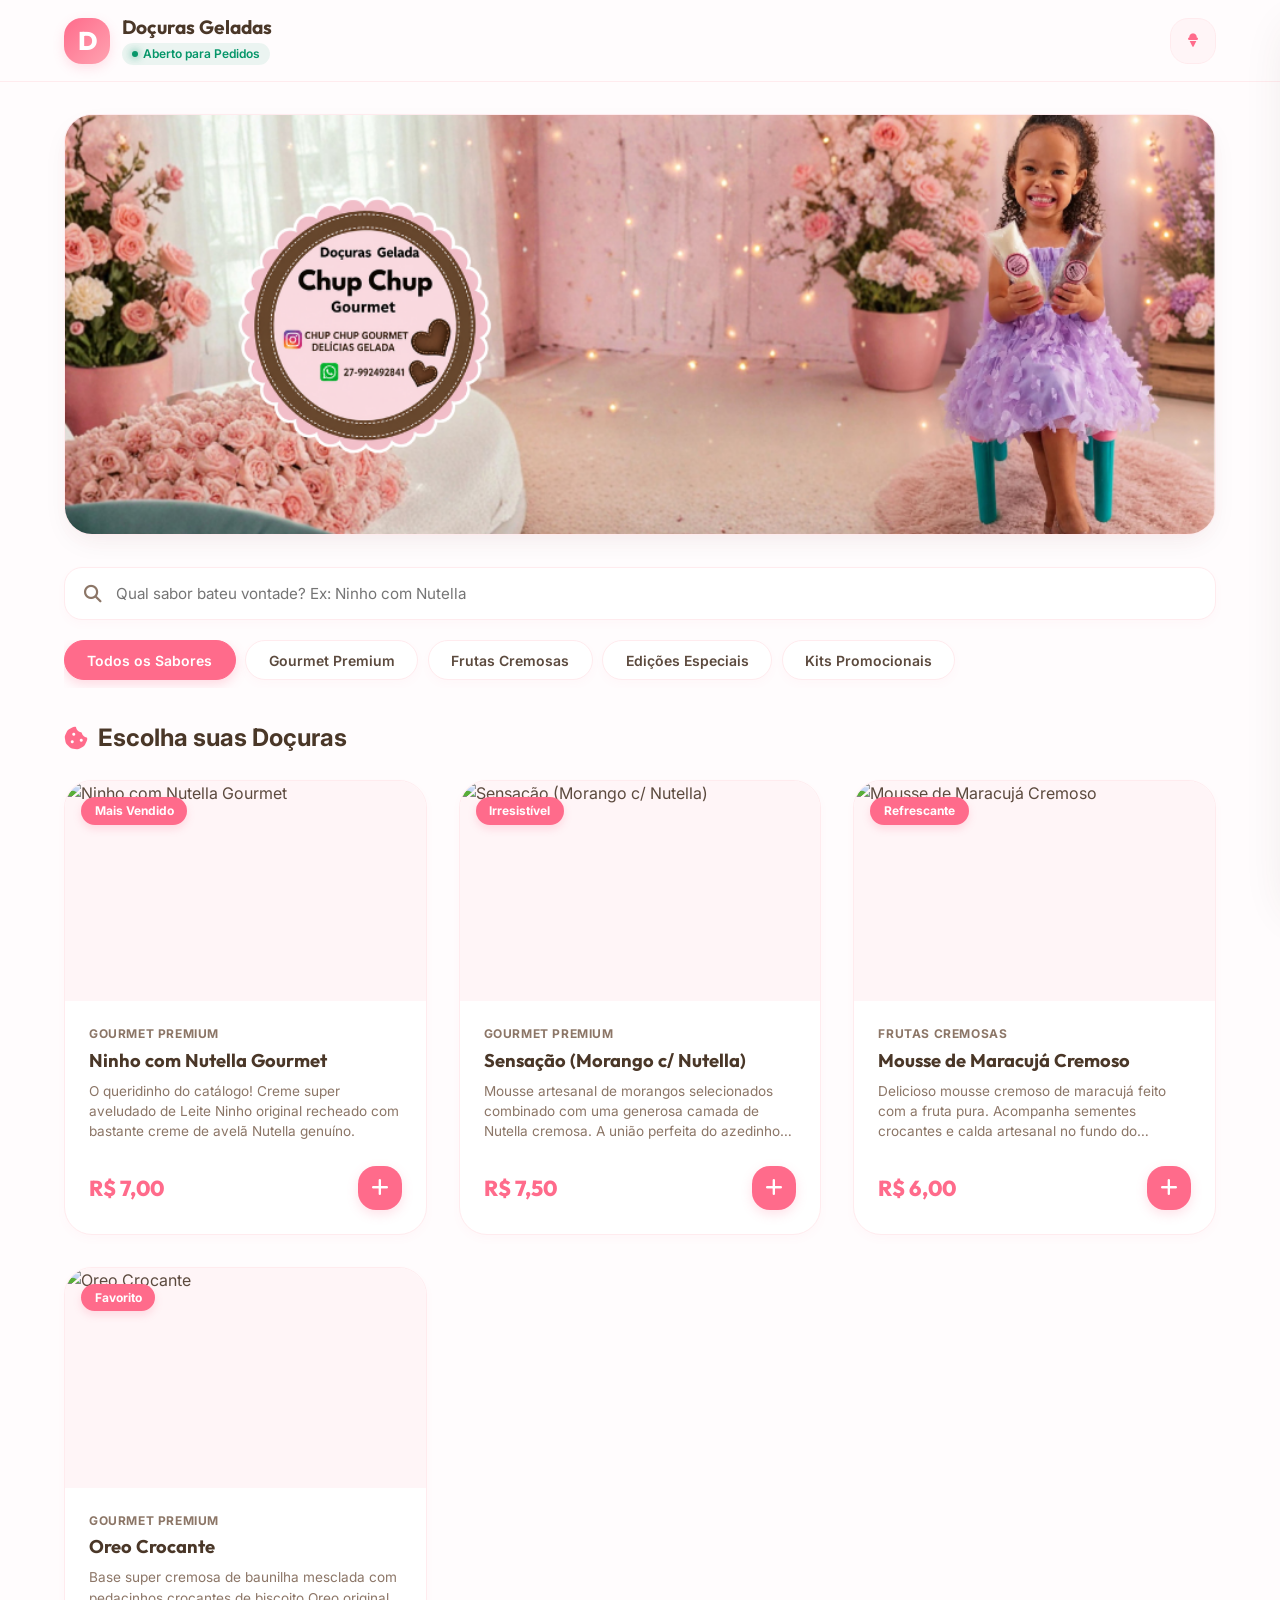
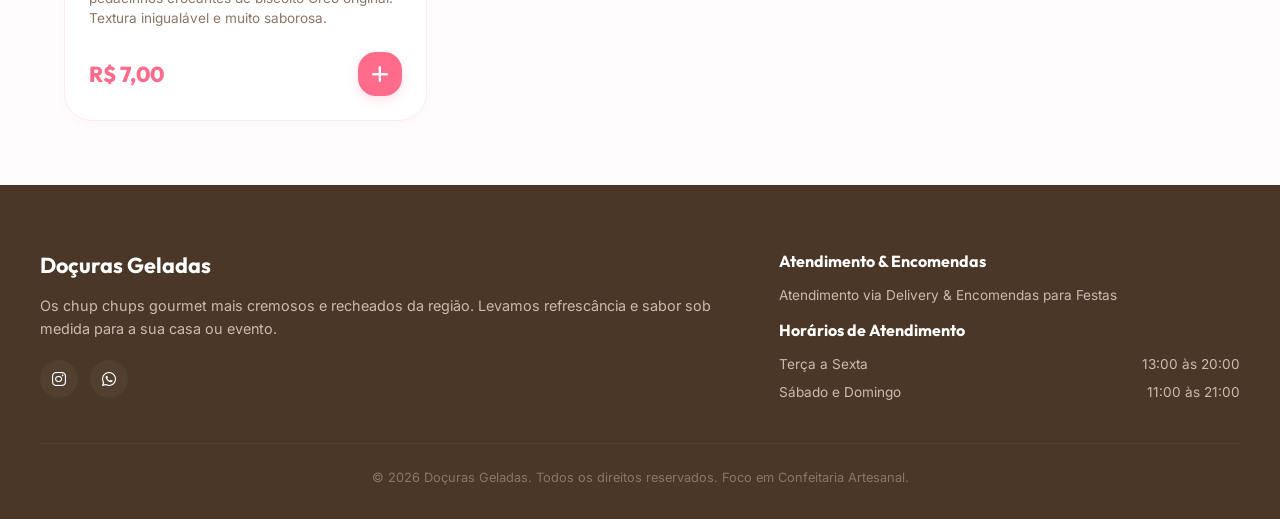
==== index.html @ 6a5c31a8 "primeira atualizaçao" ====
<!DOCTYPE html>
<html lang="pt-BR">
<head>
    <meta charset="UTF-8">
    <meta name="viewport" content="width=device-width, initial-scale=1.0">
    <title>Doçuras Geladas | Chup Chup Gourmet</title>
    
    <!-- Meta tags de SEO e Redes Sociais -->
    <meta name="description" content="Navegue em nosso cardápio de Chup Chup Gourmet, monte seu carrinho de doces e peça diretamente pelo WhatsApp! O sabor cremoso que você ama.">
    <meta property="og:title" content="Doçuras Geladas - Chup Chup Gourmet">
    <meta property="og:description" content="Monte seu carrinho com nossos deliciosos geladinhos gourmet e finalize o pedido no WhatsApp.">
    <meta property="og:type" content="website">
    
    <!-- Link para Folha de Estilos Principal -->
    <link rel="stylesheet" href="css/style.css">
    
    <!-- CDN de Ícones Premium (FontAwesome) -->
    <link rel="stylesheet" href="https://cdnjs.cloudflare.com/ajax/libs/font-awesome/6.4.0/css/all.min.css" integrity="sha512-iecdLmaskl7CVkqkXNQ/ZH/XLlvWZOJyj7Yy7tcenmpD1ypASozpmT/E0iPtmFIB46ZmdtAc9eNBvH0H/ZpiBw==" crossorigin="anonymous" referrerpolicy="no-referrer" />
</head>
<body>

    <!-- 1. Cabeçalho (Header) Glassmorphic -->
    <header>
        <div class="header-container">
            <div class="brand">
                <div class="brand-logo" id="store-logo-initial">D</div>
                <div class="brand-info">
                    <h1 id="store-name-title">Doçuras Geladas</h1>
                    <span class="brand-status" id="store-status">Aberto para Pedidos</span>
                </div>
            </div>
            
            <div class="header-actions">
                <button class="header-cart-btn" id="open-cart-btn" aria-label="Abrir Carrinho">
                    <i class="fa-solid fa-ice-cream"></i>
                    <span class="cart-badge" id="cart-badge-count" style="display: none;">0</span>
                </button>
            </div>
        </div>
    </header>

    <main>
        <!-- 2. Banner de Apresentação Candy (Hero Section) -->
        <section class="hero-section">
            <div class="hero-banner-single">
                <img src="imagens/Instagram_files/Maria Modelo.png" alt="Doçuras Geladas - Chup Chup Gourmet" class="hero-single-image">
            </div>
        </section>

        <!-- 3. Barra de Busca e Filtros de Categorias -->
        <section class="search-filter-section">
            <div class="search-bar-wrapper">
                <i class="fa-solid fa-magnifying-glass search-icon"></i>
                <input type="text" id="search-input" class="search-input" placeholder="Qual sabor bateu vontade? Ex: Ninho com Nutella">
            </div>
            
            <nav class="categories-wrapper" id="categories-list" aria-label="Categorias de gelados">
                <!-- Inserido dinamicamente via JS -->
            </nav>
        </section>

        <!-- 4. Catálogo de Produtos -->
        <section class="catalog-section">
            <h2 class="section-title">
                <i class="fa-solid fa-cookie-bite" style="color: var(--primary);"></i>
                <span>Escolha suas Doçuras</span>
            </h2>
            
            <div class="products-grid" id="products-grid">
                <!-- Inserido dinamicamente via JS -->
            </div>
        </section>
    </main>

    <!-- 5. Botão Flutuante de Carrinho Móvel -->
    <button class="cart-float-btn" id="cart-float-btn">
        <i class="fa-solid fa-ice-cream"></i>
        <span>Ver minhas doçuras</span>
        <span class="cart-float-btn-badge" id="cart-float-badge-count">0</span>
    </button>

    <!-- 6. Sidebar/Gaveta do Carrinho de Compras -->
    <div class="cart-overlay" id="cart-overlay"></div>
    <aside class="cart-sidebar" id="cart-sidebar">
        <div class="cart-header">
            <h2 class="cart-title">
                <i class="fa-solid fa-ice-cream" style="color: var(--primary);"></i>
                <span>Minhas Doçuras</span>
            </h2>
            <button class="close-cart-btn" id="close-cart-btn" aria-label="Fechar Carrinho">
                <i class="fa-solid fa-xmark"></i>
            </button>
        </div>
        
        <div class="cart-items-container" id="cart-items">
            <!-- Renderizado dinamicamente via JS ou estado vazio -->
        </div>
        
        <div class="cart-footer">
            <div class="cart-summary-line">
                <span>Subtotal</span>
                <span id="cart-subtotal">R$ 0,00</span>
            </div>
            <div class="cart-summary-line">
                <span>Taxa de Entrega</span>
                <span id="cart-delivery-fee">R$ 0,00</span>
            </div>
            <div class="cart-summary-total">
                <span>Total do Pedido</span>
                <span id="cart-total">R$ 0,00</span>
            </div>
            
            <button class="checkout-btn" id="checkout-btn" disabled>
                <span>Avançar para Entrega</span>
                <i class="fa-solid fa-arrow-right"></i>
            </button>
        </div>
    </aside>

    <!-- 7. Modal de Finalização do Pedido (Checkout) -->
    <div class="modal" id="checkout-modal">
        <div class="modal-backdrop" id="modal-backdrop"></div>
        <div class="modal-content">
            <div class="modal-header">
                <h2><i class="fa-solid fa-truck" style="color: var(--primary); margin-right: 0.5rem;"></i>Detalhes da Entrega</h2>
                <button class="close-cart-btn" id="close-modal-btn" aria-label="Fechar Modal">
                    <i class="fa-solid fa-xmark"></i>
                </button>
            </div>
            
            <form id="checkout-form" onsubmit="event.preventDefault();">
                <div class="modal-body">
                    <!-- Nome do Cliente -->
                    <div class="form-group">
                        <label for="client-name">Seu Nome completo *</label>
                        <input type="text" id="client-name" class="form-control" placeholder="Ex: Maria de Souza" required>
                    </div>

                    <!-- Telefone de Contato -->
                    <div class="form-group">
                        <label for="client-phone">WhatsApp para contato *</label>
                        <input type="tel" id="client-phone" class="form-control" placeholder="Ex: (11) 99999-9999" required>
                    </div>

                    <!-- Endereço de Entrega Completo -->
                    <div class="form-group">
                        <label for="client-address">Endereço de Entrega *</label>
                        <input type="text" id="client-address" class="form-control" placeholder="Rua, número, bairro e complemento" required>
                    </div>

                    <!-- Ponto de Referência opcional -->
                    <div class="form-group">
                        <label for="client-reference">Ponto de Referência</label>
                        <input type="text" id="client-reference" class="form-control" placeholder="Ex: Próximo à pracinha da igreja">
                    </div>

                    <!-- Forma de Pagamento -->
                    <div class="form-row">
                        <div class="form-group">
                            <label for="payment-method">Forma de Pagamento *</label>
                            <select id="payment-method" class="form-control" required>
                                <!-- Inserido dinamicamente via JS -->
                            </select>
                        </div>
                        
                        <!-- Campo Dinâmico de Troco -->
                        <div class="form-group" id="troco-wrapper">
                            <label for="troco-value">Troco para quanto?</label>
                            <input type="text" id="troco-value" class="form-control" placeholder="Ex: 50 ou 100">
                        </div>
                    </div>
                </div>
                
                <div class="modal-footer">
                    <button type="submit" class="submit-order-btn" id="submit-order-btn">
                        <i class="fa-brands fa-whatsapp"></i>
                        <span>Enviar Pedido pelo WhatsApp</span>
                    </button>
                </div>
            </form>
        </div>
    </div>

    <!-- 8. Rodapé (Footer) -->
    <footer class="main-footer">
        <div class="footer-container">
            <div class="footer-info">
                <h3 id="footer-store-name">Doçuras Geladas</h3>
                <p>Os chup chups gourmet mais cremosos e recheados da região. Levamos refrescância e sabor sob medida para a sua casa ou evento.</p>
                <div class="footer-socials">
                    <a href="#" class="social-link" id="footer-instagram" target="_blank" aria-label="Instagram"><i class="fa-brands fa-instagram"></i></a>
                    <a href="#" class="social-link" id="footer-whatsapp-direct" target="_blank" aria-label="WhatsApp Fale Conosco"><i class="fa-brands fa-whatsapp"></i></a>
                </div>
            </div>
            <div class="footer-hours">
                <h4>Atendimento & Encomendas</h4>
                <p id="footer-address" style="font-size: 0.85rem; margin-bottom: 0.75rem;">Delivery na Região - Consulte taxas e bairros</p>
                <h4>Horários de Atendimento</h4>
                <ul>
                    <li><span>Terça a Sexta</span> <span>13:00 às 20:00</span></li>
                    <li><span>Sábado e Domingo</span> <span>11:00 às 21:00</span></li>
                </ul>
            </div>
        </div>
        <div class="footer-bottom">
            <p>&copy; <span id="current-year">2026</span> <span id="copyright-store-name">Doçuras Geladas</span>. Todos os direitos reservados. Foco em Confeitaria Artesanal.</p>
        </div>
    </footer>

    <!-- Scripts da Aplicação (Configurações primeiro, depois a lógica) -->
    <script src="js/products.js"></script>
    <script src="js/app.js"></script>
</body>
</html>
---- css/style.css ----
/* -------------------------------------------------------------
   Design System - Doçuras Geladas (Candy Colors Theme)
   Estilo Premium, Doce, Limpo e Otimizado
------------------------------------------------------------- */

/* Importação de Fontes Premium do Google */
@import url('https://fonts.googleapis.com/css2?family=Inter:wght@300;400;500;600;700&family=Outfit:wght@400;500;600;700;800&display=swap');

:root {
    /* Cores do Tema Candy Gourmet */
    --primary: #ff6b8b;          /* Rosa Morango/Cereja Chiclete */
    --primary-hover: #e05270;    /* Rosa Mais Escuro vibrante */
    --secondary: #4a3728;        /* Marrom Trufa de Chocolate / Cacau 70% (Títulos e Texto) */
    --accent: #ffd166;           /* Amarelo Creme de Baunilha (Destaques) */
    --danger: #ef4444;           /* Vermelho para Erros / Remover */
    
    /* Tons Suaves de Fundo */
    --bg-light: #fffcfd;         /* Branco Baunilha com toque rosado suave */
    --bg-card: #ffffff;          /* Branco Puro */
    --border-color: #ffebee;     /* Rosa Bebê suave para divisórias e bordas */
    --text-main: #5c4a3e;        /* Cor do Texto - Marrom Suave de Leitura */
    --text-muted: #8c7667;       /* Cor de Textos Secundários - Cacau Suave */
    
    /* Efeitos e Layout */
    --radius-sm: 10px;
    --radius-md: 18px;
    --radius-lg: 28px;
    --radius-pill: 9999px;
    --shadow-sm: 0 4px 10px rgba(255, 107, 139, 0.03);
    --shadow-md: 0 10px 30px -8px rgba(74, 55, 40, 0.08), 0 8px 20px -8px rgba(255, 107, 139, 0.05);
    --shadow-lg: 0 20px 45px -12px rgba(74, 55, 40, 0.12);
    --transition: all 0.35s cubic-bezier(0.4, 0, 0.2, 1);
    --transition-fast: all 0.15s ease;
}

/* Reset Básico */
* {
    margin: 0;
    padding: 0;
    box-sizing: border-box;
    font-family: 'Inter', sans-serif;
    -webkit-tap-highlight-color: transparent;
}

body {
    background-color: var(--bg-light);
    color: var(--text-main);
    line-height: 1.5;
    overflow-x: hidden;
}

h1, h2, h3, h4, h5, h6 {
    font-family: 'Outfit', sans-serif;
    color: var(--secondary);
    font-weight: 700;
}

/* Scrollbar Personalizado Doce */
::-webkit-scrollbar {
    width: 8px;
    height: 8px;
}
::-webkit-scrollbar-track {
    background: var(--bg-light);
}
::-webkit-scrollbar-thumb {
    background: #ffd3b6;
    border-radius: var(--radius-pill);
}
::-webkit-scrollbar-thumb:hover {
    background: var(--primary);
}

/* -------------------------------------------------------------
   Layout & Estrutura
------------------------------------------------------------- */
header {
    background: rgba(255, 252, 253, 0.85);
    backdrop-filter: blur(18px);
    -webkit-backdrop-filter: blur(18px);
    border-bottom: 1px solid var(--border-color);
    position: sticky;
    top: 0;
    z-index: 100;
    transition: var(--transition);
}

.header-container {
    max-width: 1200px;
    margin: 0 auto;
    padding: 1rem 1.5rem;
    display: flex;
    justify-content: space-between;
    align-items: center;
}

.brand {
    display: flex;
    align-items: center;
    gap: 0.75rem;
}

.brand-logo {
    background: linear-gradient(135deg, var(--primary), #ffa3b1);
    color: white;
    width: 46px;
    height: 46px;
    border-radius: var(--radius-md);
    display: flex;
    align-items: center;
    justify-content: center;
    font-size: 1.6rem;
    font-weight: 800;
    font-family: 'Outfit', sans-serif;
    box-shadow: 0 4px 12px rgba(255, 107, 139, 0.2);
}

.brand-info h1 {
    font-size: 1.2rem;
    line-height: 1.2;
    color: var(--secondary);
}

.brand-status {
    display: inline-flex;
    align-items: center;
    gap: 0.35rem;
    font-size: 0.75rem;
    font-weight: 600;
    color: #059669; /* Verde para Aberto */
    background: rgba(5, 150, 105, 0.08);
    padding: 0.15rem 0.6rem;
    border-radius: var(--radius-pill);
    margin-top: 0.15rem;
}

.brand-status::before {
    content: '';
    width: 6px;
    height: 6px;
    background-color: #059669;
    border-radius: 50%;
    display: inline-block;
    box-shadow: 0 0 8px #059669;
}

.header-actions {
    display: flex;
    align-items: center;
    gap: 1rem;
}

/* -------------------------------------------------------------
   Hero Banner Candy
------------------------------------------------------------- */
.hero-section {
    max-width: 1200px;
    margin: 2rem auto 1rem;
    padding: 0 1.5rem;
}

.hero-banner-single {
    width: 100%;
    border-radius: var(--radius-lg);
    overflow: hidden;
    box-shadow: var(--shadow-md);
    border: 1px solid var(--border-color);
    background-color: #fff5f7;
    transition: var(--transition);
    animation: fadeIn 0.8s ease-out;
    line-height: 0; /* remove espaco extra abaixo da imagem */
}

.hero-banner-single:hover {
    transform: translateY(-4px);
    box-shadow: var(--shadow-lg);
}

.hero-single-image {
    width: 100%;
    height: auto;
    display: block;
    object-fit: contain;
    transition: var(--transition);
}

.hero-single-image:hover {
    transform: scale(1.02);
}

/* -------------------------------------------------------------
   Navegação por Categorias e Busca
------------------------------------------------------------- */
.search-filter-section {
    max-width: 1200px;
    margin: 1.5rem auto;
    padding: 0 1.5rem;
    position: sticky;
    top: 79px;
    background: var(--bg-light);
    z-index: 90;
    padding-top: 0.5rem;
    padding-bottom: 0.5rem;
}

.search-bar-wrapper {
    position: relative;
    margin-bottom: 1.25rem;
}

.search-input {
    width: 100%;
    padding: 1rem 1rem 1rem 3.2rem;
    font-size: 0.95rem;
    background-color: var(--bg-card);
    border: 1.5px solid var(--border-color);
    border-radius: var(--radius-md);
    color: var(--secondary);
    box-shadow: var(--shadow-sm);
    transition: var(--transition);
    outline: none;
}

.search-input:focus {
    border-color: var(--primary);
    box-shadow: 0 0 0 4px rgba(255, 107, 139, 0.08);
}

.search-icon {
    position: absolute;
    left: 1.25rem;
    top: 50%;
    transform: translateY(-50%);
    color: var(--text-muted);
    font-size: 1.1rem;
    pointer-events: none;
}

.categories-wrapper {
    display: flex;
    gap: 0.6rem;
    overflow-x: auto;
    padding-bottom: 0.5rem;
    scrollbar-width: none;
}

.categories-wrapper::-webkit-scrollbar {
    display: none;
}

.category-btn {
    padding: 0.65rem 1.4rem;
    background-color: var(--bg-card);
    color: var(--text-main);
    border: 1px solid var(--border-color);
    border-radius: var(--radius-pill);
    font-size: 0.875rem;
    font-weight: 600;
    cursor: pointer;
    white-space: nowrap;
    transition: var(--transition);
    box-shadow: var(--shadow-sm);
}

.category-btn:hover {
    border-color: var(--primary);
    color: var(--primary);
    background-color: #fff5f7;
}

.category-btn.active {
    background-color: var(--primary);
    color: white;
    border-color: var(--primary);
    box-shadow: 0 4px 12px rgba(255, 107, 139, 0.25);
}

/* -------------------------------------------------------------
   Catálogo de Produtos (Grid)
------------------------------------------------------------- */
.catalog-section {
    max-width: 1200px;
    margin: 0 auto 4rem;
    padding: 0 1.5rem;
}

.section-title {
    font-size: 1.5rem;
    margin-bottom: 1.5rem;
    display: flex;
    align-items: center;
    gap: 0.6rem;
    color: var(--secondary);
}

.products-grid {
    display: grid;
    grid-template-columns: repeat(auto-fill, minmax(280px, 1fr));
    gap: 2rem;
}

.product-card {
    background-color: var(--bg-card);
    border-radius: var(--radius-lg);
    border: 1px solid var(--border-color);
    overflow: hidden;
    display: flex;
    flex-direction: column;
    height: 100%;
    transition: var(--transition);
    box-shadow: var(--shadow-sm);
    position: relative;
}

.product-card:hover {
    transform: translateY(-8px);
    box-shadow: var(--shadow-md);
    border-color: rgba(255, 107, 139, 0.15);
}

.product-image-container {
    width: 100%;
    height: 220px;
    position: relative;
    overflow: hidden;
    background-color: #fff5f7;
}

.product-image {
    width: 100%;
    height: 100%;
    object-fit: cover;
    transition: var(--transition);
}

.product-card:hover .product-image {
    transform: scale(1.08);
}

.product-badge {
    position: absolute;
    top: 1rem;
    left: 1rem;
    background-color: var(--primary);
    color: white;
    font-size: 0.75rem;
    font-weight: 700;
    padding: 0.3rem 0.85rem;
    border-radius: var(--radius-pill);
    box-shadow: 0 4px 8px rgba(255, 107, 139, 0.2);
    z-index: 10;
}

.product-info {
    padding: 1.5rem;
    display: flex;
    flex-direction: column;
    flex-grow: 1;
}

.product-category {
    font-size: 0.75rem;
    text-transform: uppercase;
    letter-spacing: 0.05em;
    color: var(--text-muted);
    font-weight: 700;
    margin-bottom: 0.35rem;
}

.product-name {
    font-size: 1.15rem;
    margin-bottom: 0.5rem;
    line-height: 1.3;
    color: var(--secondary);
}

.product-description {
    font-size: 0.85rem;
    color: var(--text-muted);
    margin-bottom: 1.5rem;
    display: -webkit-box;
    -webkit-line-clamp: 3;
    -webkit-box-orient: vertical;
    overflow: hidden;
    text-overflow: ellipsis;
    flex-grow: 1;
    line-height: 1.5;
}

.product-footer {
    display: flex;
    justify-content: space-between;
    align-items: center;
    margin-top: auto;
}

.product-price {
    font-family: 'Outfit', sans-serif;
    font-size: 1.35rem;
    font-weight: 800;
    color: var(--primary);
}

.add-to-cart-btn {
    background-color: var(--primary);
    color: white;
    border: none;
    border-radius: var(--radius-md);
    width: 44px;
    height: 44px;
    display: flex;
    align-items: center;
    justify-content: center;
    cursor: pointer;
    font-size: 1.2rem;
    box-shadow: 0 4px 12px rgba(255, 107, 139, 0.2);
    transition: var(--transition-fast);
}

.add-to-cart-btn:hover {
    background-color: var(--primary-hover);
    transform: scale(1.06);
    box-shadow: 0 6px 16px rgba(255, 107, 139, 0.3);
}

.add-to-cart-btn:active {
    transform: scale(0.95);
}

.no-results {
    grid-column: 1 / -1;
    text-align: center;
    padding: 4rem 1.5rem;
    color: var(--text-muted);
}

.no-results i {
    font-size: 3.5rem;
    color: #fce4e6;
    margin-bottom: 1rem;
}

/* -------------------------------------------------------------
   Botão do Carrinho Flutuante e Indicador do Header
------------------------------------------------------------- */
.header-cart-btn {
    background: transparent;
    border: none;
    cursor: pointer;
    position: relative;
    width: 46px;
    height: 46px;
    border-radius: var(--radius-md);
    background-color: #fff5f7;
    border: 1.5px solid var(--border-color);
    display: flex;
    align-items: center;
    justify-content: center;
    color: var(--primary);
    transition: var(--transition);
}

.header-cart-btn:hover {
    border-color: var(--primary);
    background-color: var(--primary);
    color: white;
}

.cart-badge {
    position: absolute;
    top: -6px;
    right: -6px;
    background-color: var(--secondary);
    color: white;
    font-size: 0.7rem;
    font-weight: 700;
    min-width: 20px;
    height: 20px;
    padding: 0 5px;
    border-radius: 50%;
    display: flex;
    align-items: center;
    justify-content: center;
    box-shadow: 0 2px 8px rgba(74, 55, 40, 0.25);
    animation: popBadge 0.3s ease-out;
}

.cart-float-btn {
    position: fixed;
    bottom: 1.5rem;
    right: 1.5rem;
    background-color: var(--primary);
    color: white;
    border: none;
    border-radius: var(--radius-pill);
    padding: 1.1rem 1.75rem;
    display: none;
    align-items: center;
    gap: 0.75rem;
    font-family: 'Outfit', sans-serif;
    font-weight: 700;
    font-size: 1rem;
    box-shadow: 0 10px 25px rgba(255, 107, 139, 0.45);
    cursor: pointer;
    z-index: 95;
    transition: var(--transition);
    animation: slideUpFloat 0.3s cubic-bezier(0.175, 0.885, 0.32, 1.275);
}

.cart-float-btn:hover {
    background-color: var(--primary-hover);
    transform: translateY(-4px) scale(1.02);
    box-shadow: 0 12px 30px rgba(255, 107, 139, 0.55);
}

.cart-float-btn-badge {
    background-color: white;
    color: var(--primary);
    font-size: 0.75rem;
    font-weight: 800;
    width: 24px;
    height: 24px;
    border-radius: 50%;
    display: flex;
    align-items: center;
    justify-content: center;
}

/* -------------------------------------------------------------
   Sidebar do Carrinho (Modal Gaveta)
------------------------------------------------------------- */
.cart-sidebar {
    position: fixed;
    top: 0;
    right: -420px;
    width: 100%;
    max-width: 420px;
    height: 100%;
    background-color: var(--bg-card);
    box-shadow: var(--shadow-lg);
    z-index: 200;
    display: flex;
    flex-direction: column;
    transition: right 0.45s cubic-bezier(0.16, 1, 0.3, 1);
}

.cart-sidebar.open {
    right: 0;
}

.cart-overlay {
    position: fixed;
    top: 0;
    left: 0;
    width: 100%;
    height: 100%;
    background-color: rgba(74, 55, 40, 0.3);
    backdrop-filter: blur(4px);
    z-index: 190;
    display: none;
    opacity: 0;
    transition: opacity 0.3s ease;
}

.cart-overlay.open {
    display: block;
    opacity: 1;
}

.cart-header {
    padding: 1.5rem;
    border-bottom: 1px solid var(--border-color);
    display: flex;
    justify-content: space-between;
    align-items: center;
}

.cart-title {
    font-size: 1.25rem;
    display: flex;
    align-items: center;
    gap: 0.5rem;
    color: var(--secondary);
}

.close-cart-btn {
    background: transparent;
    border: none;
    width: 36px;
    height: 36px;
    border-radius: 50%;
    color: var(--text-muted);
    cursor: pointer;
    display: flex;
    align-items: center;
    justify-content: center;
    font-size: 1.1rem;
    transition: var(--transition-fast);
}

.close-cart-btn:hover {
    background-color: var(--bg-light);
    color: var(--primary);
}

/* Itens do Carrinho */
.cart-items-container {
    flex-grow: 1;
    overflow-y: auto;
    padding: 1.5rem;
    display: flex;
    flex-direction: column;
    gap: 1.25rem;
}

.empty-cart-state {
    text-align: center;
    margin: auto 0;
    color: var(--text-muted);
}

.empty-cart-state i {
    font-size: 3.5rem;
    color: #fce4e6;
    margin-bottom: 1rem;
}

.cart-item {
    display: flex;
    gap: 1rem;
    align-items: center;
    padding-bottom: 1.25rem;
    border-bottom: 1px solid var(--border-color);
}

.cart-item-image {
    width: 68px;
    height: 68px;
    border-radius: var(--radius-md);
    object-fit: cover;
    background-color: #fff5f7;
}

.cart-item-details {
    flex-grow: 1;
}

.cart-item-name {
    font-size: 0.95rem;
    font-weight: 600;
    color: var(--secondary);
    margin-bottom: 0.25rem;
}

.cart-item-price {
    font-family: 'Outfit', sans-serif;
    font-size: 0.95rem;
    font-weight: 700;
    color: var(--primary);
}

.cart-item-controls {
    display: flex;
    align-items: center;
    gap: 0.75rem;
}

.quantity-controller {
    display: flex;
    align-items: center;
    background-color: var(--bg-light);
    border: 1px solid var(--border-color);
    border-radius: var(--radius-pill);
    padding: 0.25rem 0.6rem;
    gap: 0.6rem;
}

.qty-btn {
    background: transparent;
    border: none;
    width: 22px;
    height: 22px;
    display: flex;
    align-items: center;
    justify-content: center;
    font-size: 0.85rem;
    color: var(--secondary);
    cursor: pointer;
    font-weight: 700;
    border-radius: 50%;
    transition: var(--transition-fast);
}

.qty-btn:hover {
    background-color: var(--border-color);
}

.qty-number {
    font-size: 0.875rem;
    font-weight: 700;
    min-width: 14px;
    text-align: center;
    color: var(--secondary);
}

.remove-item-btn {
    background: transparent;
    border: none;
    color: var(--danger);
    cursor: pointer;
    font-size: 1rem;
    width: 32px;
    height: 32px;
    border-radius: 50%;
    display: flex;
    align-items: center;
    justify-content: center;
    transition: var(--transition-fast);
}

.remove-item-btn:hover {
    background-color: rgba(239, 68, 68, 0.08);
}

/* Footer do Carrinho */
.cart-footer {
    padding: 1.5rem;
    border-top: 1px solid var(--border-color);
    background-color: var(--bg-light);
}

.cart-summary-line {
    display: flex;
    justify-content: space-between;
    font-size: 0.9rem;
    color: var(--text-muted);
    margin-bottom: 0.5rem;
}

.cart-summary-total {
    display: flex;
    justify-content: space-between;
    font-size: 1.2rem;
    font-weight: 800;
    color: var(--secondary);
    margin-top: 0.75rem;
    padding-top: 0.75rem;
    border-top: 1px dashed var(--border-color);
}

.checkout-btn {
    width: 100%;
    background-color: var(--primary);
    color: white;
    border: none;
    border-radius: var(--radius-md);
    padding: 1rem;
    font-family: 'Outfit', sans-serif;
    font-weight: 700;
    font-size: 1rem;
    display: flex;
    align-items: center;
    justify-content: center;
    gap: 0.5rem;
    cursor: pointer;
    box-shadow: 0 4px 12px rgba(255, 107, 139, 0.25);
    margin-top: 1.25rem;
    transition: var(--transition);
}

.checkout-btn:hover {
    background-color: var(--primary-hover);
    box-shadow: 0 6px 16px rgba(255, 107, 139, 0.4);
}

.checkout-btn:disabled {
    background-color: #ebd3d7;
    color: #a68c90;
    cursor: not-allowed;
    box-shadow: none;
}

/* -------------------------------------------------------------
   Modal de Checkout (Formulário)
------------------------------------------------------------- */
.modal {
    position: fixed;
    top: 0;
    left: 0;
    width: 100%;
    height: 100%;
    z-index: 250;
    display: flex;
    align-items: center;
    justify-content: center;
    padding: 1rem;
    visibility: hidden;
    opacity: 0;
    transition: var(--transition);
}

.modal.open {
    visibility: visible;
    opacity: 1;
}

.modal-backdrop {
    position: absolute;
    width: 100%;
    height: 100%;
    background-color: rgba(74, 55, 40, 0.45);
    backdrop-filter: blur(6px);
}

.modal-content {
    background-color: var(--bg-card);
    width: 100%;
    max-width: 500px;
    border-radius: var(--radius-lg);
    box-shadow: var(--shadow-lg);
    position: relative;
    z-index: 10;
    max-height: 90vh;
    display: flex;
    flex-direction: column;
    overflow: hidden;
    transform: scale(0.9);
    transition: var(--transition);
    border: 1px solid var(--border-color);
}

.modal.open .modal-content {
    transform: scale(1);
}

.modal-header {
    padding: 1.5rem;
    border-bottom: 1px solid var(--border-color);
    display: flex;
    justify-content: space-between;
    align-items: center;
}

.modal-body {
    padding: 1.5rem;
    overflow-y: auto;
    display: flex;
    flex-direction: column;
    gap: 1.25rem;
}

.form-group {
    display: flex;
    flex-direction: column;
    gap: 0.4rem;
}

.form-group label {
    font-size: 0.85rem;
    font-weight: 700;
    color: var(--secondary);
}

.form-control {
    width: 100%;
    padding: 0.8rem 1rem;
    font-size: 0.9rem;
    border: 1.5px solid var(--border-color);
    border-radius: var(--radius-md);
    background-color: var(--bg-light);
    color: var(--secondary);
    outline: none;
    transition: var(--transition-fast);
}

.form-control:focus {
    background-color: white;
    border-color: var(--primary);
    box-shadow: 0 0 0 3px rgba(255, 107, 139, 0.08);
}

.form-row {
    display: grid;
    grid-template-columns: 2fr 1fr;
    gap: 1rem;
}

select.form-control {
    appearance: none;
    background-image: url("data:image/svg+xml;charset=UTF-8,%3Csvg xmlns='http://www.w3.org/2000/svg' width='24' height='24' viewBox='0 0 24 24' fill='none' stroke='%238c7667' stroke-width='2' stroke-linecap='round' stroke-linejoin='round'%3E%3Cpolyline points='6 9 12 15 18 9'%3E%3C/polyline%3E%3C/svg%3E");
    background-repeat: no-repeat;
    background-position: right 1rem center;
    background-size: 1.1em;
    padding-right: 2.5rem;
}

#troco-wrapper {
    display: none;
    animation: fadeIn 0.25s ease-out;
}

.modal-footer {
    padding: 1.25rem 1.5rem;
    border-top: 1px solid var(--border-color);
    background-color: var(--bg-light);
}

.submit-order-btn {
    width: 100%;
    background-color: #25d366;
    color: white;
    border: none;
    border-radius: var(--radius-md);
    padding: 1.1rem;
    font-family: 'Outfit', sans-serif;
    font-weight: 700;
    font-size: 1rem;
    display: flex;
    align-items: center;
    justify-content: center;
    gap: 0.6rem;
    cursor: pointer;
    box-shadow: 0 4px 12px rgba(37, 211, 102, 0.25);
    transition: var(--transition);
}

.submit-order-btn:hover {
    background-color: #20ba5a;
    box-shadow: 0 6px 16px rgba(37, 211, 102, 0.4);
}

/* -------------------------------------------------------------
   Rodapé do Site
------------------------------------------------------------- */
footer.main-footer {
    background-color: var(--secondary);
    color: #cbbab0;
    padding: 4rem 1.5rem 2rem;
    margin-top: auto;
}

.footer-container {
    max-width: 1200px;
    margin: 0 auto;
    display: grid;
    grid-template-columns: 1.2fr 0.8fr;
    gap: 3rem;
    padding-bottom: 2.5rem;
    border-bottom: 1px solid rgba(255, 255, 255, 0.05);
}

.footer-info h3 {
    color: white;
    font-size: 1.35rem;
    margin-bottom: 0.75rem;
}

.footer-info p {
    font-size: 0.9rem;
    line-height: 1.6;
}

.footer-socials {
    display: flex;
    gap: 0.75rem;
    margin-top: 1.25rem;
}

.social-link {
    width: 38px;
    height: 38px;
    background-color: rgba(255, 255, 255, 0.04);
    color: white;
    border-radius: 50%;
    display: flex;
    align-items: center;
    justify-content: center;
    text-decoration: none;
    transition: var(--transition-fast);
}

.social-link:hover {
    background-color: var(--primary);
    transform: translateY(-3px);
    box-shadow: 0 4px 10px rgba(255, 107, 139, 0.3);
}

.footer-hours h4 {
    color: white;
    font-size: 1rem;
    margin-bottom: 0.75rem;
}

.footer-hours ul {
    list-style: none;
    font-size: 0.85rem;
    display: flex;
    flex-direction: column;
    gap: 0.5rem;
}

.footer-hours li {
    display: flex;
    justify-content: space-between;
}

.footer-bottom {
    max-width: 1200px;
    margin: 1.5rem auto 0;
    text-align: center;
    font-size: 0.8rem;
    color: #8c7667;
}

/* -------------------------------------------------------------
   Animações
------------------------------------------------------------- */
@keyframes popBadge {
    0% { transform: scale(0); }
    80% { transform: scale(1.2); }
    100% { transform: scale(1); }
}

@keyframes slideUpFloat {
    from {
        transform: translateY(100px) scale(0.8);
        opacity: 0;
    }
    to {
        transform: translateY(0) scale(1);
        opacity: 1;
    }
}

@keyframes fadeIn {
    from { opacity: 0; transform: translateY(-5px); }
    to { opacity: 1; transform: translateY(0); }
}

/* -------------------------------------------------------------
   Responsividade
------------------------------------------------------------- */
@media (max-width: 768px) {
    .header-container {
        padding: 0.75rem 1rem;
    }
    
    .hero-banner-single {
        height: 320px;
        margin-top: 1rem;
    }
    
    .search-filter-section {
        top: 63px;
        padding-left: 1rem;
        padding-right: 1rem;
    }
    
    .catalog-section {
        padding: 0 1rem 5rem;
    }
    
    .footer-container {
        grid-template-columns: 1fr;
        gap: 2.5rem;
    }
    
    .cart-float-btn {
        display: flex;
        bottom: 1rem;
        left: 1rem;
        right: 1rem;
        justify-content: center;
        border-radius: var(--radius-md);
        padding: 1.1rem;
    }
    
    .cart-sidebar {
        right: -100%;
        max-width: 100%;
        height: 100%;
    }
    
    .cart-sidebar.open {
        right: 0;
    }
    
    .modal-content {
        max-height: 95vh;
    }
}
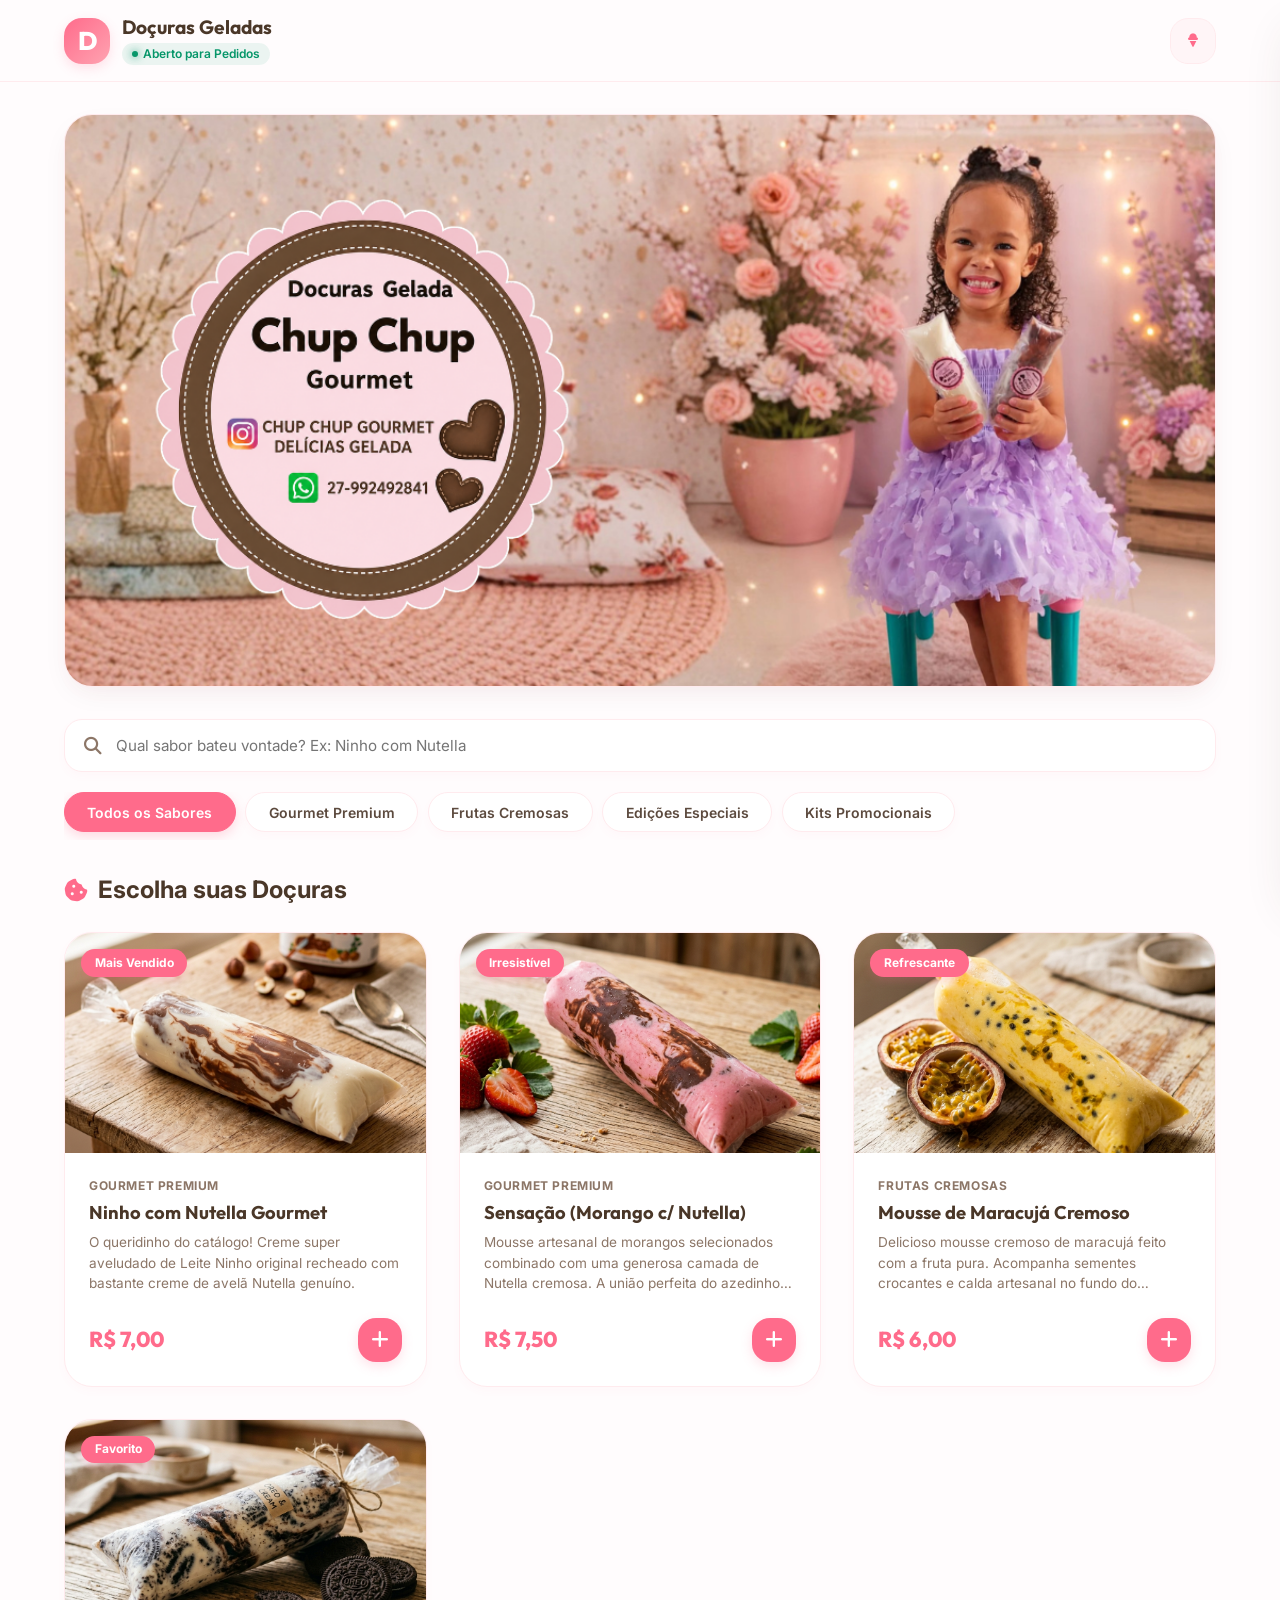
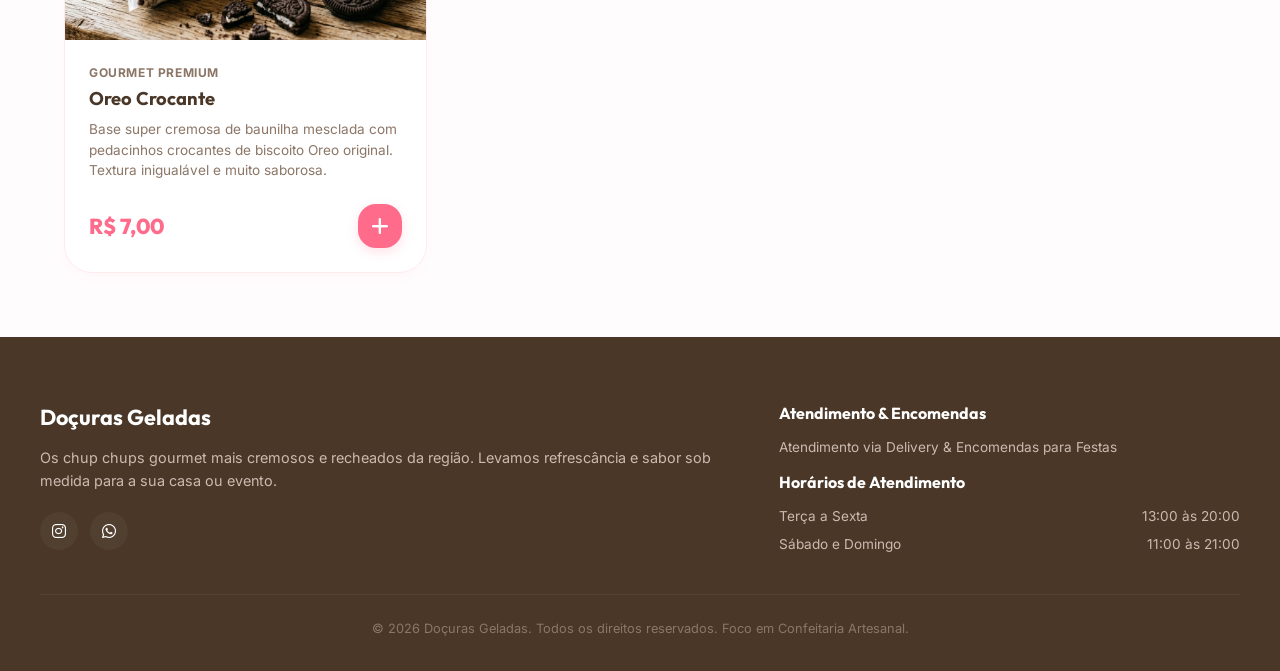
==== commit c7ccdfd2: "Atualiza a imagem da seção hero para Maria 1.png" ====
--- a/index.html
+++ b/index.html
@@ -43,7 +43,7 @@
         <!-- 2. Banner de Apresentação Candy (Hero Section) -->
         <section class="hero-section">
             <div class="hero-banner-single">
-                <img src="imagens/Instagram_files/Maria Modelo.png" alt="Doçuras Geladas - Chup Chup Gourmet" class="hero-single-image">
+                <img src="imagens/Instagram_files/Maria 1.png" alt="Doçuras Geladas - Chup Chup Gourmet" class="hero-single-image">
             </div>
         </section>
 
--- a/css/style.css
+++ b/css/style.css
@@ -1046,7 +1046,7 @@
     }
     
     .hero-banner-single {
-        height: 320px;
+        height: auto;
         margin-top: 1rem;
     }
     
